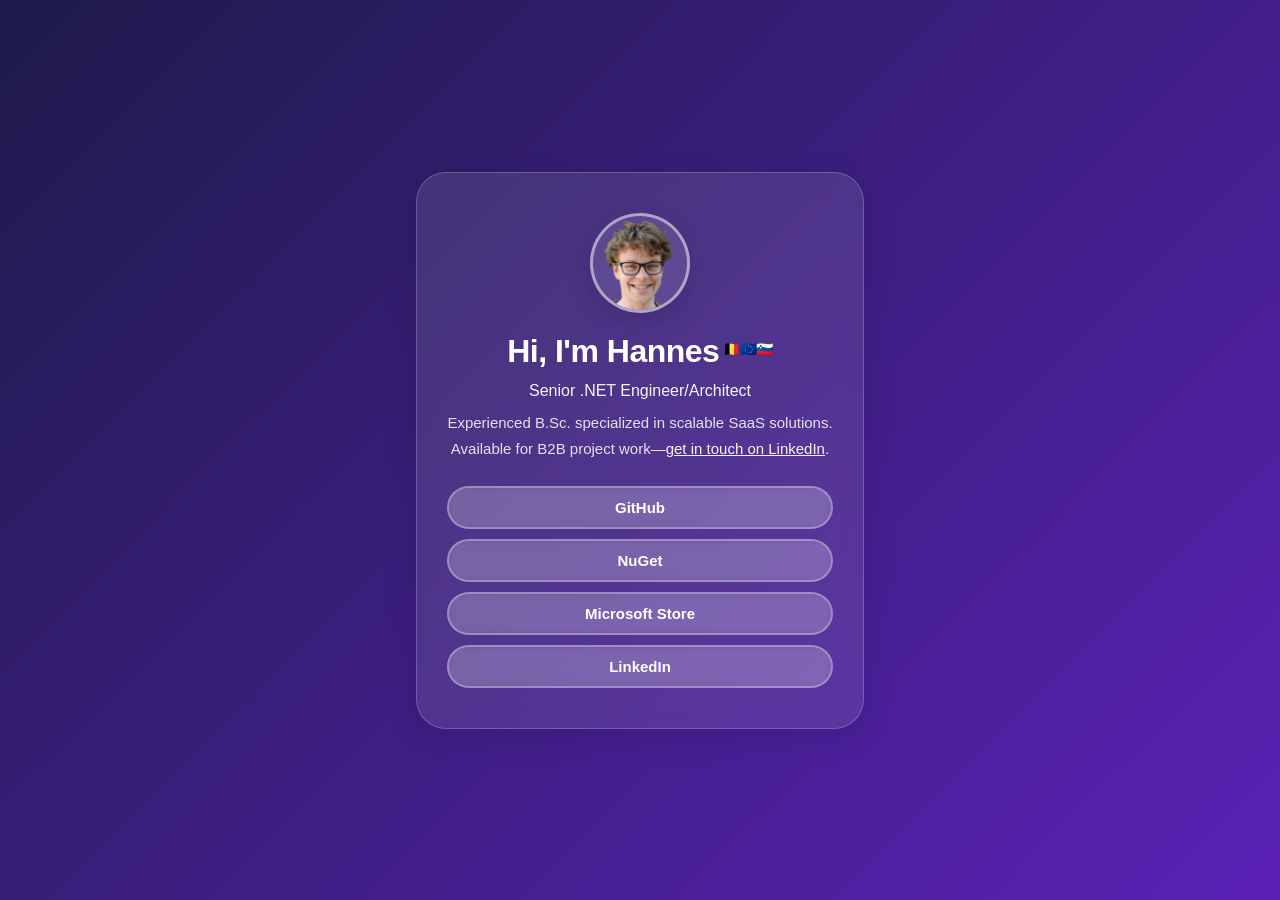
==== index.html @ 9df3e68d "Update mobile CSS for improved viewport and scrolling Changed body to use 100dvh and added overflow:" ====
<!DOCTYPE html>
<html lang="en">
<head>
    <meta charset="UTF-8">
    <meta name="viewport" content="width=device-width, initial-scale=1.0">
    <title>Hannes Barbez - Senior .NET Engineer</title>
    <style>
        * {
            margin: 0;
            padding: 0;
            box-sizing: border-box;
        }

        body {
            background: linear-gradient(135deg, #1e1b4b 0%, #5b21b6 100%);
            min-height: 100vh;
            display: flex;
            align-items: center;
            justify-content: center;
            font-family: -apple-system, BlinkMacSystemFont, 'Segoe UI', Roboto, Oxygen, Ubuntu, Cantarell, sans-serif;
            padding: 20px;
        }

        .container {
            max-width: 600px;
            text-align: center;
            background: rgba(255, 255, 255, 0.1);
            backdrop-filter: blur(10px);
            border: 1px solid rgba(255, 255, 255, 0.2);
            border-radius: 30px;
            padding: 40px 30px;
            box-shadow: 0 8px 32px rgba(0, 0, 0, 0.1);
        }

        .profile-image {
            width: 100px;
            height: 100px;
            border-radius: 50%;
            margin: 0 auto 20px;
            overflow: hidden;
            border: 3px solid rgba(255, 255, 255, 0.5);
            background: rgba(255, 255, 255, 0.1);
            box-shadow: 0 8px 24px rgba(0, 0, 0, 0.15);
            transition: transform 0.3s ease;
        }

        .profile-image:hover {
            transform: scale(1.05);
        }

        .profile-image img {
            width: 100%;
            height: 100%;
            object-fit: cover;
        }

        h1 {
            font-size: 32px;
            margin-bottom: 12px;
            color: #fff;
            font-weight: 700;
            letter-spacing: -0.5px;
            position: relative;
        }

        .flags-exponent {
            font-size: 14px;
            position: relative;
            top: -8px;
            margin-left: 4px;
        }

        .subtitle {
            font-size: 16px;
            margin-bottom: 12px;
            color: rgba(255, 255, 255, 0.95);
            font-weight: 500;
        }

        .subtitle .flag {
            display: inline-block;
            margin: 0 4px;
            font-size: 20px;
        }

        .description {
            font-size: 15px;
            line-height: 1.5;
            color: rgba(255, 255, 255, 0.85);
            margin-bottom: 25px;
            display: flex;
            flex-direction: column;
            gap: 4px;
        }

        .links {
            display: flex;
            flex-direction: column;
            gap: 10px;
            margin-bottom: 0;
        }

        .link-btn {
            display: inline-block;
            padding: 11px 32px;
            background: rgba(255, 255, 255, 0.15);
            border: 2px solid rgba(255, 255, 255, 0.3);
            border-radius: 50px;
            text-decoration: none;
            color: #fff;
            font-weight: 600;
            font-size: 15px;
            transition: all 0.3s cubic-bezier(0.4, 0, 0.2, 1);
            cursor: pointer;
            backdrop-filter: blur(5px);
        }

        .link-btn:hover {
            background: rgba(255, 255, 255, 0.25);
            border-color: rgba(255, 255, 255, 0.5);
            transform: translateY(-3px);
            box-shadow: 0 12px 24px rgba(0, 0, 0, 0.15);
        }

        @media (max-width: 600px) {
            body {
                height: 100dvh;
                display: flex;
                align-items: center;
                justify-content: center;
                padding: 20px;
                overflow: hidden;
            }

            .container {
                padding: 40px 25px;
                border-radius: 20px;
                width: 100%;
                max-height: 100%;
                overflow-y: auto;
            }

            h1 {
                font-size: 26px;
            }

            .subtitle {
                font-size: 16px;
            }

            .description {
                font-size: 14px;
            }

            .profile-image {
                width: 100px;
                height: 100px;
            }
        }
    </style>
</head>
<body>
    <div class="container">
        <div class="profile-image">
            <img src="apple-icon-precomposed.png" alt="Hannes Barbez">
        </div>

        <h1>Hi, I'm Hannes<span class="flags-exponent"><span class="flag">🇧🇪</span><span class="flag">🇪🇺</span><span class="flag">🇸🇮</span></span></h1>

        <div class="subtitle">
            Senior .NET Engineer/Architect
        </div>

        <div class="description">
            <span>Experienced B.Sc. specialized in scalable SaaS solutions.</span>
            <span>Available for B2B project work—<a href="https://www.linkedin.com/in/hannesbarbez/" style="color: rgba(255, 255, 255, 0.95); text-decoration: underline;">get in touch on LinkedIn</a>.</span>
        </div>

        <div class="links">
            <a href="https://github.com/hannesbarbez" class="link-btn" target="_blank">GitHub</a>
            <a href="https://www.nuget.org/profiles/barbez.eu" class="link-btn" target="_blank">NuGet</a>
            <a href="https://apps.microsoft.com/search/publisher?name=barbez.eu&publisher=barbez.eu&hl=en-us&gl=us" class="link-btn" target="_blank">Microsoft Store</a>
            <a href="https://www.linkedin.com/in/hannesbarbez/" class="link-btn" target="_blank">LinkedIn</a>
        </div>
    </div>
</body>
</html>
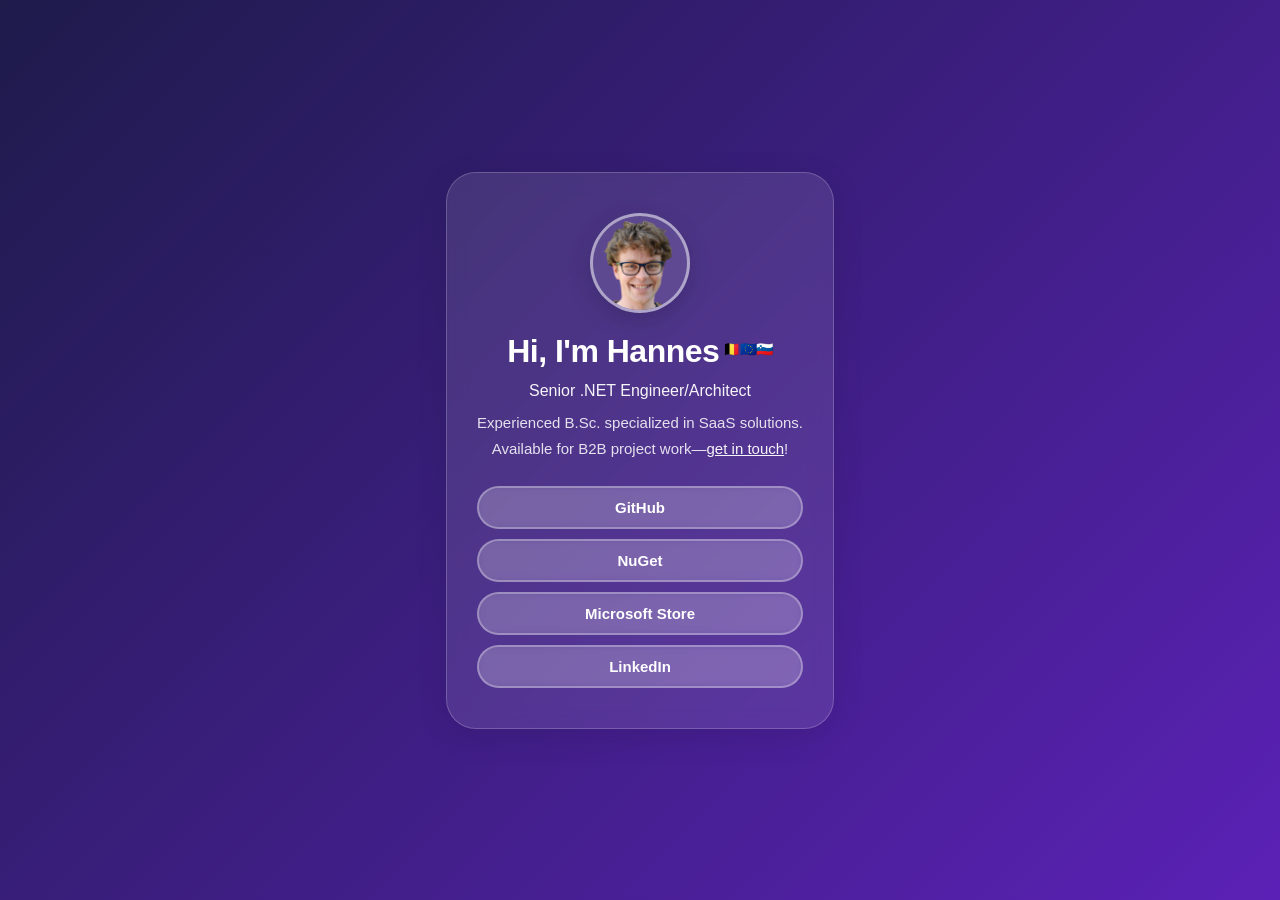
==== commit 6b2c7991: "Update description and LinkedIn contact text Removed "scalable" from SaaS solutions in the descripti" ====
--- a/index.html
+++ b/index.html
@@ -123,21 +123,9 @@
         }
 
         @media (max-width: 600px) {
-            body {
-                height: 100dvh;
-                display: flex;
-                align-items: center;
-                justify-content: center;
-                padding: 20px;
-                overflow: hidden;
-            }
-
             .container {
                 padding: 40px 25px;
                 border-radius: 20px;
-                width: 100%;
-                max-height: 100%;
-                overflow-y: auto;
             }
 
             h1 {
@@ -172,8 +160,8 @@
         </div>
 
         <div class="description">
-            <span>Experienced B.Sc. specialized in scalable SaaS solutions.</span>
-            <span>Available for B2B project work—<a href="https://www.linkedin.com/in/hannesbarbez/" style="color: rgba(255, 255, 255, 0.95); text-decoration: underline;">get in touch on LinkedIn</a>.</span>
+            <span>Experienced B.Sc. specialized in SaaS solutions.</span>
+            <span>Available for B2B project work—<a href="https://www.linkedin.com/in/hannesbarbez/" style="color: rgba(255, 255, 255, 0.95); text-decoration: underline;">get in touch</a>!</span>
         </div>
 
         <div class="links">
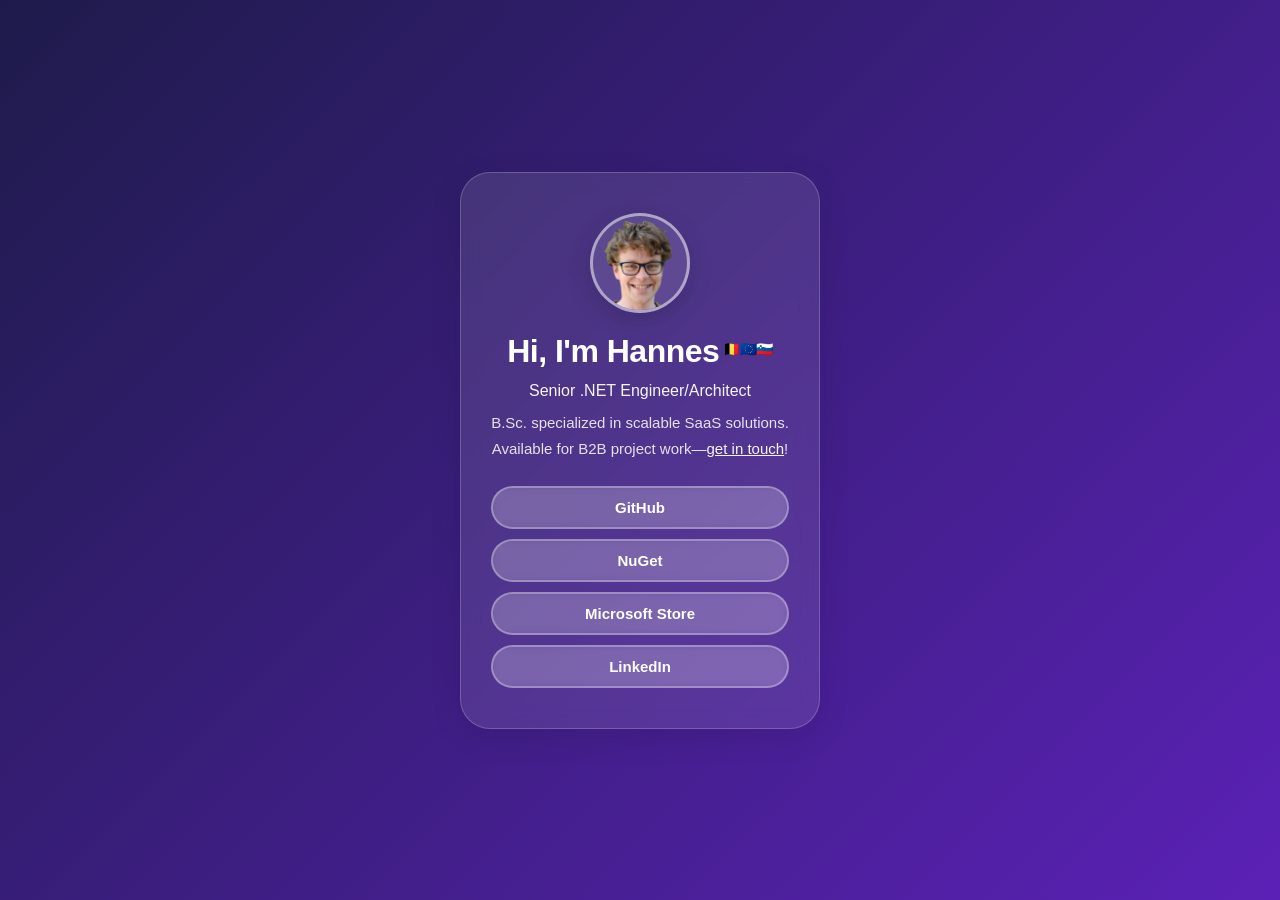
==== commit f9cf5c83: "Update description to highlight scalable SaaS expertise Revised the profile description in index.htm" ====
--- a/index.html
+++ b/index.html
@@ -160,7 +160,7 @@
         </div>
 
         <div class="description">
-            <span>Experienced B.Sc. specialized in SaaS solutions.</span>
+            <span>B.Sc. specialized in scalable SaaS solutions.</span>
             <span>Available for B2B project work—<a href="https://www.linkedin.com/in/hannesbarbez/" style="color: rgba(255, 255, 255, 0.95); text-decoration: underline;">get in touch</a>!</span>
         </div>
 
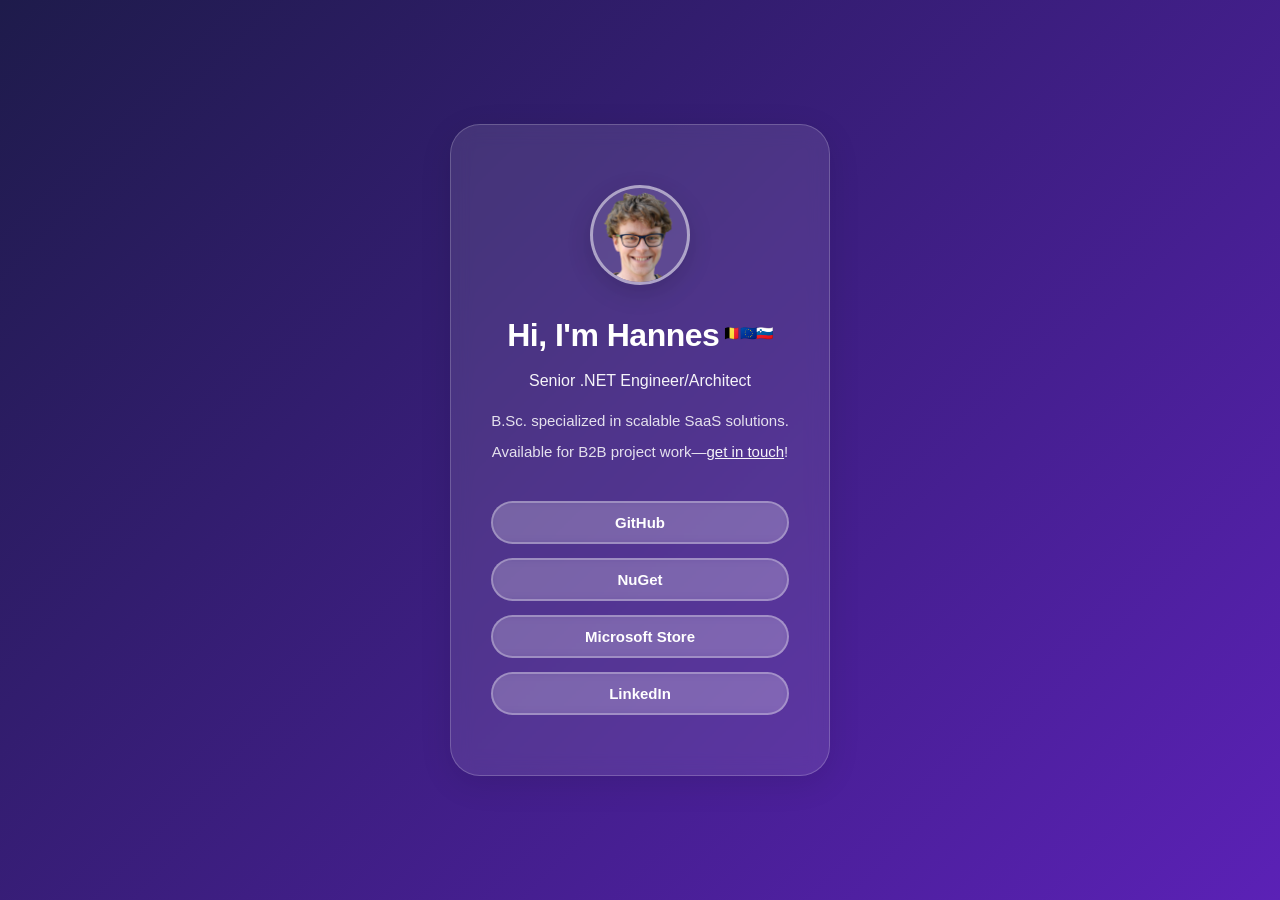
==== commit 3e6f90f2: "Improve layout spacing and margins in profile page Increased padding for the main container and adju" ====
--- a/index.html
+++ b/index.html
@@ -28,7 +28,7 @@
             backdrop-filter: blur(10px);
             border: 1px solid rgba(255, 255, 255, 0.2);
             border-radius: 30px;
-            padding: 40px 30px;
+            padding: 60px 40px;
             box-shadow: 0 8px 32px rgba(0, 0, 0, 0.1);
         }
 
@@ -36,7 +36,7 @@
             width: 100px;
             height: 100px;
             border-radius: 50%;
-            margin: 0 auto 20px;
+            margin: 0 auto 32px;
             overflow: hidden;
             border: 3px solid rgba(255, 255, 255, 0.5);
             background: rgba(255, 255, 255, 0.1);
@@ -56,7 +56,7 @@
 
         h1 {
             font-size: 32px;
-            margin-bottom: 12px;
+            margin-bottom: 18px;
             color: #fff;
             font-weight: 700;
             letter-spacing: -0.5px;
@@ -72,7 +72,7 @@
 
         .subtitle {
             font-size: 16px;
-            margin-bottom: 12px;
+            margin-bottom: 20px;
             color: rgba(255, 255, 255, 0.95);
             font-weight: 500;
         }
@@ -87,16 +87,16 @@
             font-size: 15px;
             line-height: 1.5;
             color: rgba(255, 255, 255, 0.85);
-            margin-bottom: 25px;
+            margin-bottom: 38px;
             display: flex;
             flex-direction: column;
-            gap: 4px;
+            gap: 8px;
         }
 
         .links {
             display: flex;
             flex-direction: column;
-            gap: 10px;
+            gap: 14px;
             margin-bottom: 0;
         }
 
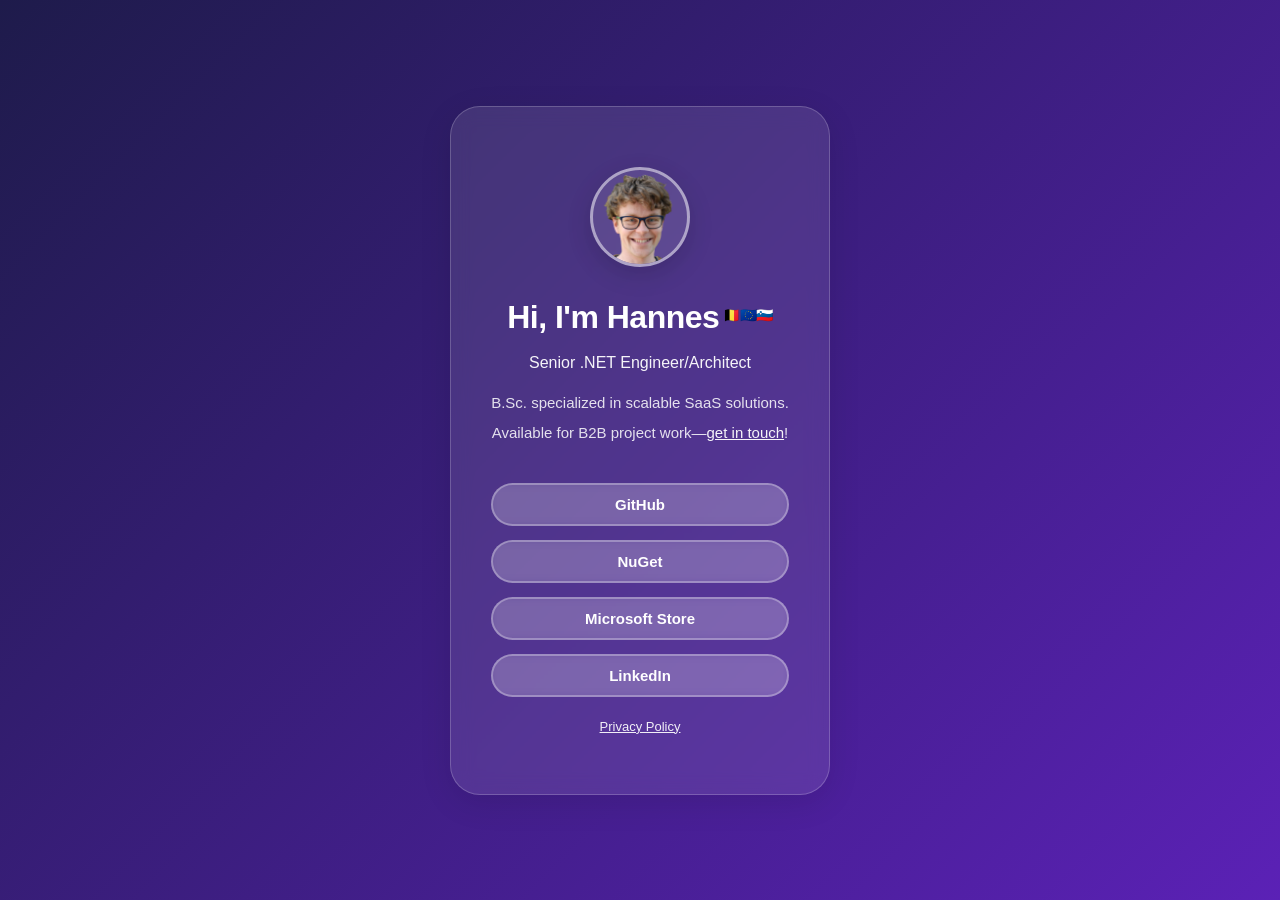
==== commit e02e9a15: "feat: update privacy policy page and refactor" ====
--- a/index.html
+++ b/index.html
@@ -4,148 +4,7 @@
     <meta charset="UTF-8">
     <meta name="viewport" content="width=device-width, initial-scale=1.0">
     <title>Hannes Barbez - Senior .NET Engineer</title>
-    <style>
-        * {
-            margin: 0;
-            padding: 0;
-            box-sizing: border-box;
-        }
-
-        body {
-            background: linear-gradient(135deg, #1e1b4b 0%, #5b21b6 100%);
-            min-height: 100vh;
-            display: flex;
-            align-items: center;
-            justify-content: center;
-            font-family: -apple-system, BlinkMacSystemFont, 'Segoe UI', Roboto, Oxygen, Ubuntu, Cantarell, sans-serif;
-            padding: 20px;
-        }
-
-        .container {
-            max-width: 600px;
-            text-align: center;
-            background: rgba(255, 255, 255, 0.1);
-            backdrop-filter: blur(10px);
-            border: 1px solid rgba(255, 255, 255, 0.2);
-            border-radius: 30px;
-            padding: 60px 40px;
-            box-shadow: 0 8px 32px rgba(0, 0, 0, 0.1);
-        }
-
-        .profile-image {
-            width: 100px;
-            height: 100px;
-            border-radius: 50%;
-            margin: 0 auto 32px;
-            overflow: hidden;
-            border: 3px solid rgba(255, 255, 255, 0.5);
-            background: rgba(255, 255, 255, 0.1);
-            box-shadow: 0 8px 24px rgba(0, 0, 0, 0.15);
-            transition: transform 0.3s ease;
-        }
-
-        .profile-image:hover {
-            transform: scale(1.05);
-        }
-
-        .profile-image img {
-            width: 100%;
-            height: 100%;
-            object-fit: cover;
-        }
-
-        h1 {
-            font-size: 32px;
-            margin-bottom: 18px;
-            color: #fff;
-            font-weight: 700;
-            letter-spacing: -0.5px;
-            position: relative;
-        }
-
-        .flags-exponent {
-            font-size: 14px;
-            position: relative;
-            top: -8px;
-            margin-left: 4px;
-        }
-
-        .subtitle {
-            font-size: 16px;
-            margin-bottom: 20px;
-            color: rgba(255, 255, 255, 0.95);
-            font-weight: 500;
-        }
-
-        .subtitle .flag {
-            display: inline-block;
-            margin: 0 4px;
-            font-size: 20px;
-        }
-
-        .description {
-            font-size: 15px;
-            line-height: 1.5;
-            color: rgba(255, 255, 255, 0.85);
-            margin-bottom: 38px;
-            display: flex;
-            flex-direction: column;
-            gap: 8px;
-        }
-
-        .links {
-            display: flex;
-            flex-direction: column;
-            gap: 14px;
-            margin-bottom: 0;
-        }
-
-        .link-btn {
-            display: inline-block;
-            padding: 11px 32px;
-            background: rgba(255, 255, 255, 0.15);
-            border: 2px solid rgba(255, 255, 255, 0.3);
-            border-radius: 50px;
-            text-decoration: none;
-            color: #fff;
-            font-weight: 600;
-            font-size: 15px;
-            transition: all 0.3s cubic-bezier(0.4, 0, 0.2, 1);
-            cursor: pointer;
-            backdrop-filter: blur(5px);
-        }
-
-        .link-btn:hover {
-            background: rgba(255, 255, 255, 0.25);
-            border-color: rgba(255, 255, 255, 0.5);
-            transform: translateY(-3px);
-            box-shadow: 0 12px 24px rgba(0, 0, 0, 0.15);
-        }
-
-        @media (max-width: 600px) {
-            .container {
-                padding: 40px 25px;
-                border-radius: 20px;
-            }
-
-            h1 {
-                font-size: 26px;
-            }
-
-            .subtitle {
-                font-size: 16px;
-            }
-
-            .description {
-                font-size: 14px;
-            }
-
-            .profile-image {
-                width: 100px;
-                height: 100px;
-            }
-        }
-    </style>
+    <link rel="stylesheet" href="./assets/css/site.css">
 </head>
 <body>
     <div class="container">
@@ -161,7 +20,7 @@
 
         <div class="description">
             <span>B.Sc. specialized in scalable SaaS solutions.</span>
-            <span>Available for B2B project work—<a href="https://www.linkedin.com/in/hannesbarbez/" style="color: rgba(255, 255, 255, 0.95); text-decoration: underline;">get in touch</a>!</span>
+            <span>Available for B2B project work—<a href="https://www.linkedin.com/in/hannesbarbez/" class="description-link">get in touch</a>!</span>
         </div>
 
         <div class="links">
@@ -170,6 +29,193 @@
             <a href="https://apps.microsoft.com/search/publisher?name=barbez.eu&publisher=barbez.eu&hl=en-us&gl=us" class="link-btn" target="_blank">Microsoft Store</a>
             <a href="https://www.linkedin.com/in/hannesbarbez/" class="link-btn" target="_blank">LinkedIn</a>
         </div>
+
+        <div class="meta-links">
+            <a href="./privacy-policy/">Privacy Policy</a>
+        </div>
     </div>
+
+    <script>
+        const partyLinks = Array.from(document.querySelectorAll('.links .link-btn'));
+        const cardContainer = document.querySelector('.container');
+
+        const confettiColors = ['#f97316', '#fb7185', '#38bdf8', '#a78bfa', '#facc15', '#34d399'];
+        const partyEmojis = ['🎉', '🎊', '🥳', '✨', '💥', '🪩', '🎈', '🍾', '💫', '🌟'];
+
+        const vibrateButton = (button) => {
+            button.classList.remove('vibrate');
+            void button.offsetWidth;
+            button.classList.add('vibrate');
+            setTimeout(() => button.classList.remove('vibrate'), 400);
+        };
+
+        const tiltContainer = () => {
+            if (!cardContainer) {
+                return;
+            }
+            cardContainer.classList.remove('tilt-bounce');
+            void cardContainer.offsetWidth;
+            cardContainer.classList.add('tilt-bounce');
+            setTimeout(() => cardContainer.classList.remove('tilt-bounce'), 700);
+        };
+
+        const spawnConfetti = () => {
+            const layer = document.createElement('div');
+            layer.className = 'confetti-layer';
+            document.body.appendChild(layer);
+
+            const pieces = 120;
+            for (let i = 0; i < pieces; i += 1) {
+                const piece = document.createElement('span');
+                piece.className = 'confetti-piece';
+                const left = Math.random() * 100;
+                const delay = Math.random() * 0.6;
+                const duration = 2.2 + Math.random() * 1.2;
+                const size = 6 + Math.random() * 6;
+
+                piece.style.left = `${left}vw`;
+                piece.style.background = confettiColors[i % confettiColors.length];
+                piece.style.width = `${size}px`;
+                piece.style.height = `${size * 1.6}px`;
+                piece.style.animationDuration = `${duration}s`;
+                piece.style.animationDelay = `${delay}s`;
+                piece.style.transform = `rotate(${Math.random() * 180}deg)`;
+
+                layer.appendChild(piece);
+            }
+
+            const cleanupDelay = 3800;
+            setTimeout(() => layer.remove(), cleanupDelay);
+        };
+
+        const spawnEmojiBurst = (originButton) => {
+            const layer = document.createElement('div');
+            layer.className = 'emoji-layer';
+            document.body.appendChild(layer);
+
+            const rect = originButton.getBoundingClientRect();
+            const originX = rect.left + rect.width / 2;
+            const originY = rect.top + rect.height / 2;
+            const count = 50 + Math.floor(Math.random() * 51);
+
+            for (let i = 0; i < count; i += 1) {
+                const emoji = document.createElement('span');
+                emoji.className = 'emoji-piece';
+                emoji.textContent = partyEmojis[i % partyEmojis.length];
+
+                const angle = Math.random() * Math.PI * 2;
+                const distance = 140 + Math.random() * 180;
+                const dx = Math.cos(angle) * distance;
+                const dy = Math.sin(angle) * distance;
+                const rot = (Math.random() * 360 - 180).toFixed(1);
+                const duration = 1.1 + Math.random() * 0.9;
+
+                emoji.style.left = `${originX}px`;
+                emoji.style.top = `${originY}px`;
+                emoji.style.setProperty('--dx', `${dx}px`);
+                emoji.style.setProperty('--dy', `${dy}px`);
+                emoji.style.setProperty('--rot', `${rot}deg`);
+                emoji.style.animationDuration = `${duration}s`;
+
+                layer.appendChild(emoji);
+                emoji.addEventListener('animationend', () => emoji.remove(), { once: true });
+            }
+
+            const cleanupDelay = 2200;
+            setTimeout(() => layer.remove(), cleanupDelay);
+        };
+
+        const spawnRipple = (originButton) => {
+            const layer = document.createElement('div');
+            layer.className = 'ripple-layer';
+            document.body.appendChild(layer);
+
+            const rect = originButton.getBoundingClientRect();
+            const originX = rect.left + rect.width / 2;
+            const originY = rect.top + rect.height / 2;
+            const ring = document.createElement('span');
+            ring.className = 'ripple-ring';
+
+            const size = 90 + Math.random() * 60;
+            ring.style.left = `${originX}px`;
+            ring.style.top = `${originY}px`;
+            ring.style.width = `${size}px`;
+            ring.style.height = `${size}px`;
+            ring.style.animationDuration = `${0.7 + Math.random() * 0.3}s`;
+
+            layer.appendChild(ring);
+            ring.addEventListener('animationend', () => layer.remove(), { once: true });
+        };
+
+        const spawnSparks = (originButton) => {
+            const layer = document.createElement('div');
+            layer.className = 'spark-layer';
+            document.body.appendChild(layer);
+
+            const rect = originButton.getBoundingClientRect();
+            const originX = rect.left + rect.width / 2;
+            const originY = rect.top + rect.height / 2;
+            const count = 16 + Math.floor(Math.random() * 8);
+
+            for (let i = 0; i < count; i += 1) {
+                const spark = document.createElement('span');
+                spark.className = 'spark-piece';
+
+                const angle = (Math.random() * 120 - 60) * (Math.PI / 180);
+                const distance = 110 + Math.random() * 90;
+                const dx = Math.cos(angle) * distance;
+                const dy = Math.sin(angle) * distance - 60;
+                const rot = (Math.random() * 70 - 35).toFixed(1);
+                const duration = 0.7 + Math.random() * 0.4;
+
+                spark.style.left = `${originX}px`;
+                spark.style.top = `${originY}px`;
+                spark.style.setProperty('--dx', `${dx}px`);
+                spark.style.setProperty('--dy', `${dy}px`);
+                spark.style.setProperty('--rot', `${rot}deg`);
+                spark.style.animationDuration = `${duration}s`;
+
+                layer.appendChild(spark);
+                spark.addEventListener('animationend', () => spark.remove(), { once: true });
+            }
+
+            const cleanupDelay = 1400;
+            setTimeout(() => layer.remove(), cleanupDelay);
+        };
+
+        const triggerPartyEffect = (button) => {
+            vibrateButton(button);
+            tiltContainer();
+
+            const effects = [
+                () => spawnConfetti(),
+                () => spawnEmojiBurst(button),
+                () => spawnRipple(button),
+                () => spawnSparks(button)
+            ];
+
+            const chosen = effects[Math.floor(Math.random() * effects.length)];
+            chosen();
+        };
+
+        partyLinks.forEach((link) => {
+            link.addEventListener('click', (event) => {
+                event.preventDefault();
+                triggerPartyEffect(link);
+
+                const delayMs = 800;
+                const href = link.getAttribute('href');
+                const target = link.getAttribute('target');
+
+                setTimeout(() => {
+                    if (target === '_blank') {
+                        window.open(href, '_blank', 'noopener');
+                    } else {
+                        window.location.href = href;
+                    }
+                }, delayMs);
+            });
+        });
+    </script>
 </body>
 </html>
--- a/assets/css/site.css
+++ b/assets/css/site.css
@@ -0,0 +1,292 @@
+* {
+    margin: 0;
+    padding: 0;
+    box-sizing: border-box;
+}
+
+body {
+    background: linear-gradient(135deg, #1e1b4b 0%, #5b21b6 100%);
+    min-height: 100vh;
+    display: flex;
+    align-items: center;
+    justify-content: center;
+    font-family: -apple-system, BlinkMacSystemFont, "Segoe UI", Roboto, Oxygen, Ubuntu, Cantarell, sans-serif;
+    padding: 20px;
+}
+
+.container {
+    max-width: 600px;
+    text-align: center;
+    background: rgba(255, 255, 255, 0.1);
+    backdrop-filter: blur(10px);
+    border: 1px solid rgba(255, 255, 255, 0.2);
+    border-radius: 30px;
+    padding: 60px 40px;
+    box-shadow: 0 8px 32px rgba(0, 0, 0, 0.1);
+}
+
+.profile-image {
+    width: 100px;
+    height: 100px;
+    border-radius: 50%;
+    margin: 0 auto 32px;
+    overflow: hidden;
+    border: 3px solid rgba(255, 255, 255, 0.5);
+    background: rgba(255, 255, 255, 0.1);
+    box-shadow: 0 8px 24px rgba(0, 0, 0, 0.15);
+    transition: transform 0.3s ease;
+}
+
+.profile-image:hover {
+    transform: scale(1.05);
+}
+
+.profile-image img {
+    width: 100%;
+    height: 100%;
+    object-fit: cover;
+}
+
+h1 {
+    font-size: 32px;
+    margin-bottom: 18px;
+    color: #fff;
+    font-weight: 700;
+    letter-spacing: -0.5px;
+    position: relative;
+}
+
+.flags-exponent {
+    font-size: 14px;
+    position: relative;
+    top: -8px;
+    margin-left: 4px;
+}
+
+.subtitle {
+    font-size: 16px;
+    margin-bottom: 20px;
+    color: rgba(255, 255, 255, 0.95);
+    font-weight: 500;
+}
+
+.subtitle .flag {
+    display: inline-block;
+    margin: 0 4px;
+    font-size: 20px;
+}
+
+.description {
+    font-size: 15px;
+    line-height: 1.5;
+    color: rgba(255, 255, 255, 0.85);
+    margin-bottom: 38px;
+    display: flex;
+    flex-direction: column;
+    gap: 8px;
+}
+
+.description-link {
+    color: rgba(255, 255, 255, 0.95);
+    text-decoration: underline;
+}
+
+.links {
+    display: flex;
+    flex-direction: column;
+    gap: 14px;
+    margin-bottom: 0;
+}
+
+.meta-links {
+    margin-top: 22px;
+    font-size: 13px;
+    color: rgba(255, 255, 255, 0.78);
+}
+
+.meta-links a {
+    color: rgba(255, 255, 255, 0.92);
+    text-decoration: underline;
+}
+
+.meta-links a:hover {
+    color: #fff;
+}
+
+.link-btn {
+    display: inline-block;
+    padding: 11px 32px;
+    background: rgba(255, 255, 255, 0.15);
+    border: 2px solid rgba(255, 255, 255, 0.3);
+    border-radius: 50px;
+    text-decoration: none;
+    color: #fff;
+    font-weight: 600;
+    font-size: 15px;
+    transition: all 0.3s cubic-bezier(0.4, 0, 0.2, 1);
+    cursor: pointer;
+    backdrop-filter: blur(5px);
+}
+
+.link-btn:hover {
+    background: rgba(255, 255, 255, 0.25);
+    border-color: rgba(255, 255, 255, 0.5);
+    transform: translateY(-3px);
+    box-shadow: 0 12px 24px rgba(0, 0, 0, 0.15);
+}
+
+.vibrate {
+    animation: vibrate 0.35s linear;
+}
+
+.confetti-layer,
+.emoji-layer,
+.ripple-layer,
+.spark-layer {
+    position: fixed;
+    inset: 0;
+    pointer-events: none;
+    overflow: visible;
+    z-index: 999;
+}
+
+.confetti-piece {
+    position: absolute;
+    top: -20px;
+    width: 8px;
+    height: 14px;
+    opacity: 0.95;
+    border-radius: 2px;
+    animation-name: confetti-fall;
+    animation-timing-function: linear;
+    animation-fill-mode: forwards;
+    transform: rotate(0deg);
+}
+
+.emoji-piece {
+    position: absolute;
+    left: 0;
+    top: 0;
+    font-size: 22px;
+    animation-name: emoji-burst;
+    animation-timing-function: ease-out;
+    animation-fill-mode: forwards;
+    transform: translate(0, 0) scale(1);
+    will-change: transform, opacity;
+}
+
+.ripple-ring {
+    position: absolute;
+    border-radius: 999px;
+    border: 2px solid rgba(255, 255, 255, 0.7);
+    box-shadow: 0 0 18px rgba(255, 255, 255, 0.35);
+    animation-name: ripple-expand;
+    animation-timing-function: ease-out;
+    animation-fill-mode: forwards;
+    transform: translate(-50%, -50%) scale(0.3);
+    opacity: 0.85;
+}
+
+.spark-piece {
+    position: absolute;
+    left: 0;
+    top: 0;
+    width: 22px;
+    height: 4px;
+    border-radius: 999px;
+    background: linear-gradient(90deg, rgba(255, 255, 255, 0.95), rgba(255, 255, 255, 0));
+    animation-name: spark-fly;
+    animation-timing-function: ease-out;
+    animation-fill-mode: forwards;
+    transform: translate(0, 0) rotate(0deg);
+    will-change: transform, opacity;
+}
+
+.tilt-bounce {
+    animation: tilt-bounce 0.6s ease;
+    transform-origin: center;
+}
+
+@keyframes confetti-fall {
+    0% {
+        transform: translateY(0) rotate(0deg);
+        opacity: 1;
+    }
+    100% {
+        transform: translateY(110vh) rotate(540deg);
+        opacity: 0.8;
+    }
+}
+
+@keyframes emoji-burst {
+    0% {
+        transform: translate(0, 0) scale(0.9);
+        opacity: 1;
+    }
+    100% {
+        transform: translate(var(--dx), var(--dy)) rotate(var(--rot)) scale(1.05);
+        opacity: 0;
+    }
+}
+
+@keyframes ripple-expand {
+    0% {
+        transform: translate(-50%, -50%) scale(0.25);
+        opacity: 0.8;
+    }
+    100% {
+        transform: translate(-50%, -50%) scale(2.8);
+        opacity: 0;
+    }
+}
+
+@keyframes spark-fly {
+    0% {
+        transform: translate(0, 0) rotate(var(--rot));
+        opacity: 1;
+    }
+    100% {
+        transform: translate(var(--dx), var(--dy)) rotate(var(--rot));
+        opacity: 0;
+    }
+}
+
+@keyframes tilt-bounce {
+    0% { transform: translateY(0) rotate(0deg); }
+    30% { transform: translateY(-6px) rotate(-0.8deg); }
+    60% { transform: translateY(4px) rotate(0.6deg); }
+    100% { transform: translateY(0) rotate(0deg); }
+}
+
+@keyframes vibrate {
+    0% { transform: translate(0); }
+    20% { transform: translate(-2px, 2px); }
+    40% { transform: translate(-2px, -2px); }
+    60% { transform: translate(2px, 2px); }
+    80% { transform: translate(2px, -2px); }
+    100% { transform: translate(0); }
+}
+
+@media (max-width: 600px) {
+    .container {
+        padding: 40px 25px;
+        border-radius: 20px;
+    }
+
+    h1 {
+        font-size: 26px;
+    }
+
+    .subtitle {
+        font-size: 16px;
+    }
+
+    .description {
+        font-size: 14px;
+    }
+
+    .profile-image {
+        width: 100px;
+        height: 100px;
+    }
+}
